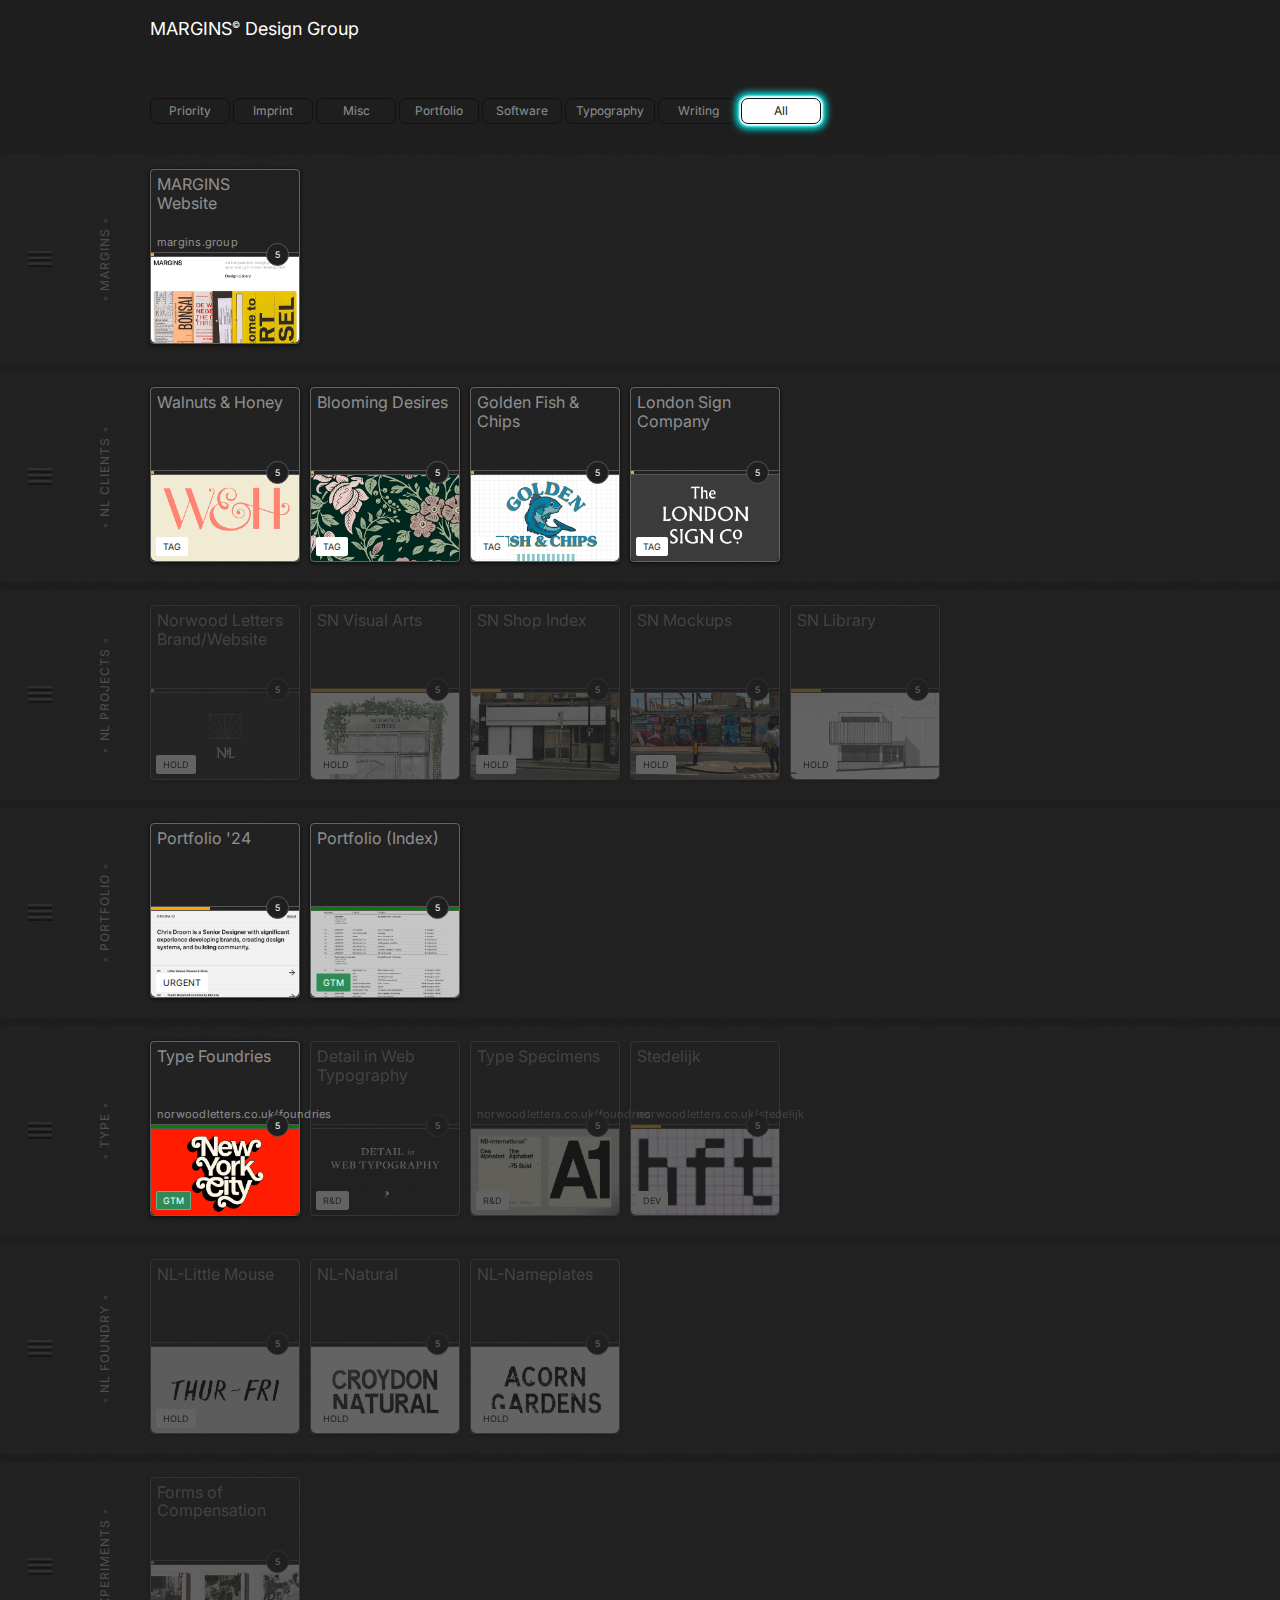
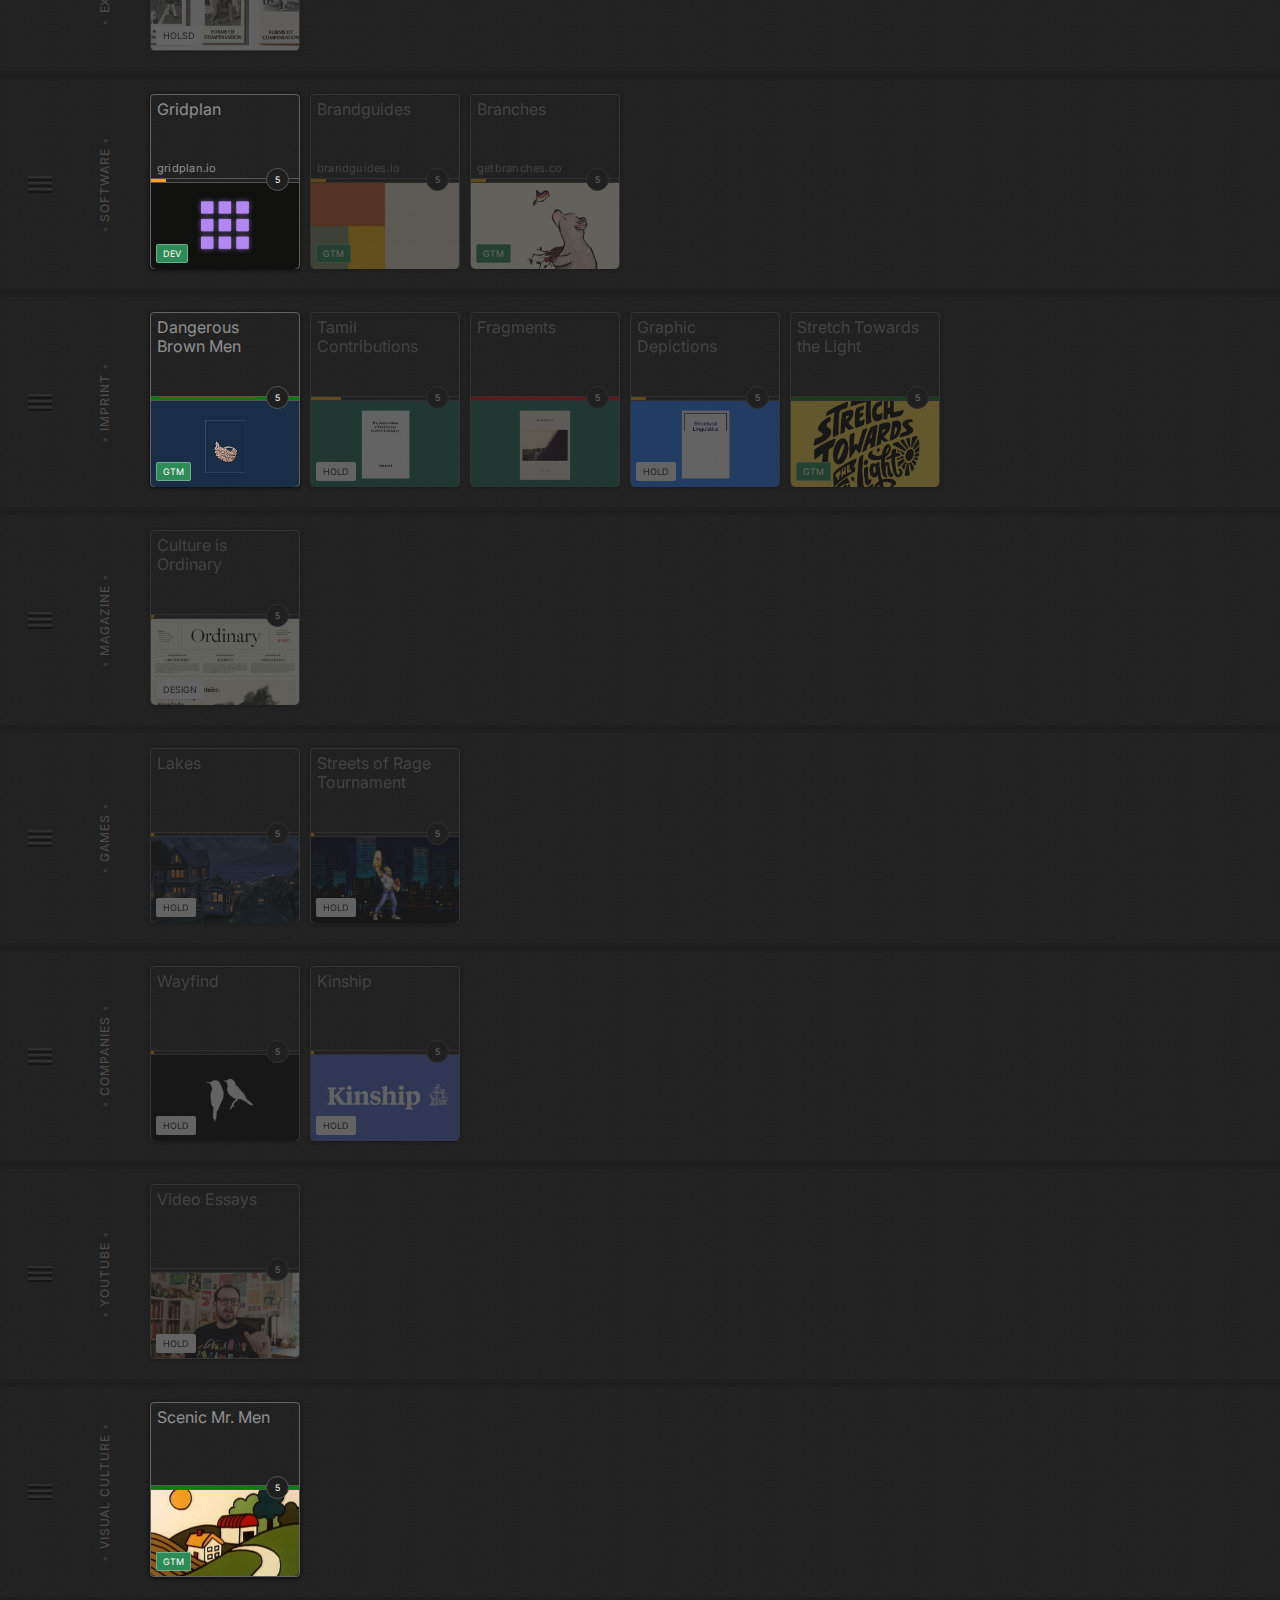
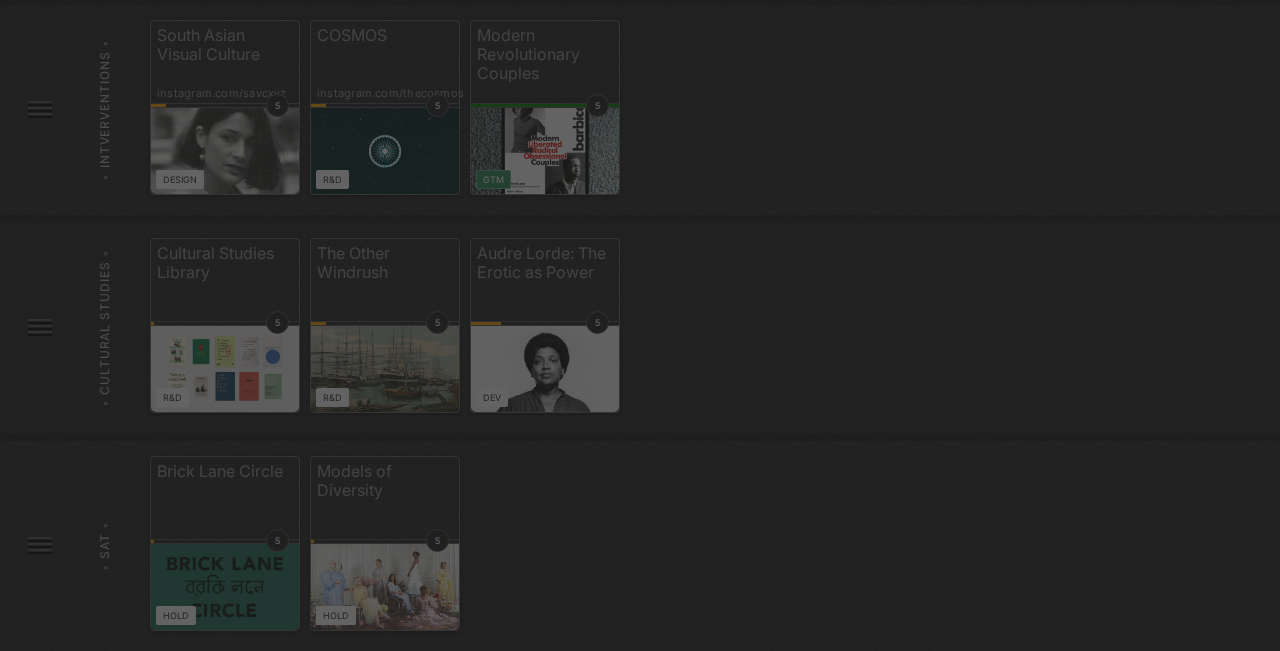
==== archive.html @ bbdbc80a "category updates" ====
<!DOCTYPE html>
<html>
   <head>
      <meta name="viewport" content="width=device-width, initial-scale=1">
      <link rel="preconnect" href="https://fonts.googleapis.com">
      <link rel="preconnect" href="https://fonts.gstatic.com" crossorigin>
      <link rel="stylesheet" href="https://fonts.googleapis.com/css2?family=Inter:wght@100..900&display=swap">
      <link rel="stylesheet" href="https://fonts.googleapis.com/css2?family=Roboto+Mono:ital,wght@0,100..700;1,100..700&display=swap">
      <link rel="stylesheet" href="css/reset.css"/>
      <link rel="stylesheet" href="css/gridplan.css"/>
      <link rel="stylesheet" href="css/chrome.css"/>
      <link rel="stylesheet" href="css/categories.css"/>
      <link rel="stylesheet" href="css/panel.css"/>
      <link rel="stylesheet" href="css/unit.css"/>
      <link rel="stylesheet" href="css/progress.css"/>
      <link rel="apple-touch-icon" sizes="180x180" href="assets/favicon/apple-touch-icon.png">
      <link rel="icon" type="image/png" sizes="32x32" href="assets/favicon/favicon-32x32.png">
      <link rel="icon" type="image/png" sizes="16x16" href="assets/favicon/favicon-16x16.png">
      <title>GRIDPLAN</title>
   </head>
   <body>
      <header>
         <div>
            <h1>MARGINS<sup class="copyright">&copy;</sup> Design Group</h1>
         </div>
      </header>

      <ol class="categories">
         <li><a href="index.html">Priority</a></li>
         <li><a href="imprint.html">Imprint</a></li>
         <li><a href="misc.html">Misc</a></li>
         <li><a href="portfolio.html">Portfolio</a></li>
         <li><a href="software.html">Software</a></li>
         <li><a href="typography.html">Typography</a></li>
         <!-- <li><a href="video.html">Video</a></li> -->
         <li><a href="writing.html">Writing</a></li>
         <li><a href="archive.html" class="active">All</a></li>
      </ol>


      <article class="wrap">
         <section class="panel">
            <div class="panel-grip"><img src="assets/chrome/grip.png"></div>
            <div class="panel-title">
               <label>MARGINS</label>
            </div>
            <div class="units">
               <a href="https://www.figma.com/design/0aYJddqzviPLTW0jdvldFS/MARGINS?node-id=0-1&node-type=canvas&t=dkheXZstYmjJAAza-0" target="_blank" class="unit">
                  <div class="top">
                     <label class="project">MARGINS Website</label>
                     <label class="detail">margins.group</label>
                     <!-- <label class="tag">TAG</label> -->
                     <label class="points">5</label>
                  </div>
                  <div class="btm">
                     <div class="progress">
                        <div class="bar p0"></div>
                     </div>
                     <img src="units/margins.png">
                  </div>
               </a>
            </div>
         </section>
         <section class="panel">
            <div class="panel-grip"><img src="assets/chrome/grip.png"></div>
            <div class="panel-title">
               <label>NL Clients</label>
            </div>
            <div class="units">
               <a href="file:///Users/droom/GIT/nl-main/index.html" class="unit">
                  <div class="top">
                     <label class="project">Walnuts &amp; Honey</label>
                     <!-- <label class="detail">DETAIL</label> -->
                     <label class="tag">TAG</label>
                     <label class="points">5</label>
                  </div>
                  <div class="btm">
                     <div class="progress">
                        <div class="bar p0"></div>
                     </div>
                     <img src="units/walnuts.png">
                  </div>
               </a>
               <a href="file:///Users/droom/GIT/nl-main/index.html" class="unit">
                  <div class="top">
                     <label class="project">Blooming Desires</label>
                     <!-- <label class="detail">DETAIL</label> -->
                     <label class="tag">TAG</label>
                     <label class="points">5</label>
                  </div>
                  <div class="btm">
                     <div class="progress">
                        <div class="bar p0"></div>
                     </div>
                     <img src="units/blooming-2.png">
                  </div>
               </a>
               <a href="#" class="unit">
                  <div class="top">
                     <label class="project">Golden Fish &amp; Chips</label>
                     <!-- <label class="detail">DETAIL</label> -->
                     <label class="tag">TAG</label>
                     <label class="points">5</label>
                  </div>
                  <div class="btm">
                     <div class="progress">
                        <div class="bar p0"></div>
                     </div>
                     <img src="units/golden.png">
                  </div>
               </a>
               <a href="#" class="unit">
                  <div class="top">
                     <label class="project">London Sign Company</label>
                     <!-- <label class="detail">DETAIL</label> -->
                     <label class="tag">TAG</label>
                     <label class="points">5</label>
                  </div>
                  <div class="btm">
                     <div class="progress">
                        <div class="bar p0"></div>
                     </div>
                     <img src="units/sign.png">
                  </div>
               </a>
            </div>
         </section>
         <section class="panel">
            <div class="panel-grip">
               <img src="assets/chrome/grip.png">
            </div>
            <div class="panel-title">
               <label>NL Projects</label>
            </div>
            <div class="units">
               <a href="file:///Users/droom/GIT/nl-main/index.html" class="unit">
                  <div class="top">
                     <label class="project">Norwood Letters Brand/Website</label>
                     <!-- <label class="detail">DETAIL</label> -->
                     <label class="tag hold">hold</label>
                     <label class="points">5</label>
                  </div>
                  <div class="btm">
                     <div class="progress">
                        <div class="bar p0"></div>
                     </div>
                     <img src="units/nl.png">
                  </div>
               </a>
               <a href="#" class="unit">
                  <div class="top">
                     <label class="project">SN Visual Arts</label>
                     <!-- <label class="detail">DETAIL</label> -->
                     <label class="tag hold">hold</label>
                     <label class="points">5</label>
                  </div>
                  <div class="btm">
                     <div class="progress">
                        <div class="bar p80"></div>
                     </div>
                     <img src="units/snva.png">
                  </div>
               </a>
               <a href="#" class="unit">
                  <div class="top">
                     <label class="project">SN Shop Index</label>
                     <!-- <label class="detail">DETAIL</label> -->
                     <label class="tag hold">hold</label>
                     <label class="points">5</label>
                  </div>
                  <div class="btm">
                     <div class="progress">
                        <div class="bar p20"></div>
                     </div>
                     <img src="units/shops.png">
                  </div>
               </a>
               <a href="file:///Users/droom/GIT/gridplan/project/mockups.html" class="unit darker box">
                  <div class="top">
                     <label class="project">SN Mockups</label>
                     <!-- <label class="detail">DETAIL</label> -->
                     <label class="tag hold">hold</label>
                     <label class="points">5</label>
                  </div>
                  <div class="btm">
                     <div class="progress">
                        <div class="bar p0"></div>
                     </div>
                     <img src="units/mockups.png">
                  </div>
               </a>
               <a href="#" class="unit">
                  <div class="top">
                     <label class="project">SN Library</label>
                     <!-- <label class="detail">DETAIL</label> -->
                     <label class="tag hold">hold</label>
                     <label class="points">5</label>
                  </div>
                  <div class="btm">
                     <div class="progress">
                        <div class="bar p20"></div>
                     </div>
                     <img src="units/snl.png">
                  </div>
               </a>
            </div>
         </section>
         <section class="panel">
            <div class="panel-grip"><img src="assets/chrome/grip.png"></div>
            <div class="panel-title">
               <label>Portfolio</label>
            </div>
            <div class="units">
               <a href="file:///Users/droom/Dropbox/GIT/portfolio-2024/_build/index.html" target="_blank" class="unit">
                  <div class="top">
                     <label class="project">Portfolio '24</label>
                     <!-- <label class="detail">DETAIL</label> -->
                     <label class="tag urgent">urgent</label>
                     <label class="points">5</label>
                  </div>
                  <div class="btm">
                     <div class="progress">
                        <div class="bar p40"></div>
                     </div>
                     <img src="units/portfolio.png">
                  </div>
               </a>
               <a href="file:///Users/droom/Dropbox/GIT/portfolio-index/index.html" class="unit">
                  <div class="top">
                     <label class="project">Portfolio (Index)</label>
                     <!-- <label class="detail">DETAIL</label> -->
                     <label class="tag gtm">gtm</label>
                     <label class="points">5</label>
                  </div>
                  <div class="btm">
                     <div class="progress">
                        <div class="bar p100"></div>
                     </div>
                     <img src="units/portfolio-index.png">
                  </div>
               </a>
            </div>
         </section>
         <section class="panel">
            <div class="panel-grip"><img src="assets/chrome/grip.png"></div>
            <div class="panel-title">
               <label>Type</label>
            </div>
            <div class="units">
               <a href="#" class="unit">
                  <div class="top">
                     <label class="project">Type Foundries</label>
                     <label class="detail">norwoodletters.co.uk/foundries</label>
                     <label class="tag gtm">gtm</label>
                     <label class="points">5</label>
                  </div>
                  <div class="btm">
                     <div class="progress">
                        <div class="bar p100"></div>
                     </div>
                     <img src="units/foundries.png">
                  </div>
               </a>
               <a href="#" class="unit">
                  <div class="top">
                     <label class="project">Detail in Web Typography</label>
                     <!-- <label class="detail">DETAIL</label> -->
                     <label class="tag r&d hold">r&amp;d</label>
                     <label class="points">5</label>
                  </div>
                  <div class="btm">
                     <div class="progress">
                        <div class="bar"></div>
                     </div>
                     <img src="units/diwt.png">
                  </div>
               </a>
               <a href="#" class="unit">
                  <div class="top">
                     <label class="project">Type Specimens</label>
                     <label class="detail">norwoodletters.co.uk/foundries</label>
                     <label class="tag r&d hold">r&amp;d</label>
                     <label class="points">5</label>
                  </div>
                  <div class="btm">
                     <div class="progress">
                        <div class="bar"></div>
                     </div>
                     <img src="units/typeface-index.png">
                  </div>
               </a>
               <a href="project/lorde.html" class="unit">
                  <div class="top">
                     <label class="project">Stedelijk</label>
                     <label class="detail">norwoodletters.co.uk/stedelijk</label>
                     <label class="tag hold">dev</label>
                     <label class="points">5</label>
                  </div>
                  <div class="btm">
                     <div class="progress">
                        <div class="bar p20"></div>
                     </div>
                     <img src="units/stedelijk.png">
                  </div>
               </a>
            </div>
         </section>
         <section class="panel">
            <div class="panel-grip">
               <img src="assets/chrome/grip.png">
            </div>
            <div class="panel-title">
               <label>NL Foundry</label>
            </div>
            <div class="units">
               <a href="#" class="unit">
                  <div class="top">
                     <label class="project">NL-Little Mouse</label>
                     <!-- <label class="detail">DETAIL</label> -->
                     <label class="tag hold">hold</label>
                     <label class="points">5</label>
                  </div>
                  <div class="btm">
                     <div class="progress">
                        <div class="bar"></div>
                     </div>
                     <img src="units/nl-justina.png">
                  </div>
               </a>
               <a href="#" class="unit">
                  <div class="top">
                     <label class="project">NL-Natural</label>
                     <!-- <label class="detail">DETAIL</label> -->
                     <label class="tag hold">hold</label>
                     <label class="points">5</label>
                  </div>
                  <div class="btm">
                     <div class="progress">
                        <div class="bar"></div>
                     </div>
                     <img src="units/nl-natural.png">
                  </div>
               </a>
               <a href="#" class="unit">
                  <div class="top">
                     <label class="project">NL-Nameplates</label>
                     <!-- <label class="detail">DETAIL</label> -->
                     <label class="tag hold">hold</label>
                     <label class="points">5</label>
                  </div>
                  <div class="btm">
                     <div class="progress">
                        <div class="bar"></div>
                     </div>
                     <img src="units/nl-nameplates.png">
                  </div>
               </a>
            </div>
         </section>
         <section class="panel">
            <div class="panel-grip"><img src="assets/chrome/grip.png"></div>
            <div class="panel-title">
               <label>Experiments</label>
            </div>
            <div class="units">
               <a href="#" class="unit">
                  <div class="top">
                     <label class="project">Forms of Compensation</label>
                     <!-- <label class="detail">DETAIL</label> -->
                     <label class="tag hold">holsd</label>
                     <label class="points">5</label>
                  </div>
                  <div class="btm">
                     <div class="progress">
                        <div class="bar p0"></div>
                     </div>
                     <img src="units/forms.png">
                  </div>
               </a>
            </div>
         </section>
         <section class="panel">
            <div class="panel-grip"><img src="assets/chrome/grip.png"></div>
            <div class="panel-title"><label>Software</label></div>
            <div class="units">
               <a href="#" class="unit">
                  <div class="top">
                     <label class="project">Gridplan</label>
                     <label class="detail">gridplan.io</label>
                     <label class="tag gtm">dev</label>
                     <label class="points">5</label>
                  </div>
                  <div class="btm">
                     <div class="progress">
                        <div class="bar p10"></div>
                     </div>
                     <img src="units/gridplan.png">
                  </div>
               </a>
               <a href="#" class="unit">
                  <div class="top">
                     <label class="project">Brandguides</label>
                     <label class="detail">brandguides.io</label>
                     <label class="tag gtm hold">gtm</label>
                     <label class="points">5</label>
                  </div>
                  <div class="btm">
                     <div class="progress">
                        <div class="bar p10"></div>
                     </div>
                     <img src="units/brandguides.png">
                  </div>
               </a>
               <a href="#" class="unit">
                  <div class="top">
                     <label class="project">Branches</label>
                     <label class="detail">getbranches.co</label>
                     <label class="tag hold gtm">gtm</label>
                     <label class="points">5</label>
                  </div>
                  <div class="btm">
                     <div class="progress">
                        <div class="bar p10"></div>
                     </div>
                     <img src="units/branches.png">
                  </div>
               </a>
            </div>
         </section>
         <section class="panel">
            <div class="panel-grip">
               <img src="assets/chrome/grip.png">
            </div>
            <div class="panel-title">
               <label>Imprint</label>
            </div>
            <div class="units">
               <a href="#" class="unit">
                  <div class="top">
                     <label class="project">Dangerous<br>Brown Men</label>
                     <!-- <label class="detail">DETAIL</label> -->
                     <label class="tag gtm">gtm</label>
                     <label class="points">5</label>
                  </div>
                  <div class="btm">
                     <div class="progress">
                        <div class="bar p100"></div>
                     </div>
                     <img src="units/dbm.png">
                  </div>
               </a>
               <a href="#" class="unit">
                  <div class="top">
                     <label class="project">Tamil Contributions</label>
                     <!-- <label class="detail">DETAIL</label> -->
                     <label class="tag hold">hold</label>
                     <label class="points">5</label>
                  </div>
                  <div class="btm">
                     <div class="progress">
                        <div class="bar p20"></div>
                     </div>
                     <img src="units/tamil.png">
                  </div>
               </a>
               <a href="#" class="unit">
                  <div class="top">
                     <label class="project">Fragments</label>
                     <!-- <label class="detail">DETAIL</label> -->
                     <!-- <label class="tag">TAG</label> -->
                     <label class="points">5</label>
                  </div>
                  <div class="btm">
                     <div class="progress">
                        <div class="bar hold"></div>
                     </div>
                     <img src="units/fragments.png">
                  </div>
               </a>
               <a href="#" class="unit">
                  <div class="top">
                     <label class="project">Graphic Depictions</label>
                     <!-- <label class="detail">DETAIL</label> -->
                     <label class="tag hold">hold</label>
                     <label class="points">5</label>
                  </div>
                  <div class="btm">
                     <div class="progress">
                        <div class="bar p10"></div>
                     </div>
                     <img src="units/structual.png">
                  </div>
               </a>
               <a href="#" class="unit">
                  <div class="top">
                     <label class="project">Stretch Towards the Light</label>
                     <!-- <label class="detail">DETAIL</label> -->
                     <label class="tag hold gtm">gtm</label>
                     <label class="points">5</label>
                  </div>
                  <div class="btm">
                     <div class="progress">
                        <div class="bar p100"></div>
                     </div>
                     <img src="units/stretch.png">
                  </div>
               </a>
            </div>
         </section>
         <section class="panel">
            <div class="panel-grip"><img src="assets/chrome/grip.png"></div>
            <div class="panel-title">
               <label>Magazine</label>
            </div>
            <div class="units">
               <a href="#" class="unit">
                  <div class="top">
                     <label class="project">Culture is Ordinary</label>
                     <!-- <label class="detail">DETAIL</label> -->
                     <label class="tag hold">design</label>
                     <label class="points">5</label>
                  </div>
                  <div class="btm">
                     <div class="progress">
                        <div class="bar p0"></div>
                     </div>
                     <img src="units/ordinary.png">
                  </div>
               </a>
            </div>
         </section>
         <section class="panel">
            <div class="panel-grip"><img src="assets/chrome/grip.png"></div>
            <div class="panel-title">
               <label>Games</label>
            </div>
            <div class="units">
               <a href="project/lakes.html" class="unit">
                  <div class="top">
                     <label class="project">Lakes</label>
                     <!-- <label class="detail">DETAIL</label> -->
                     <label class="tag hold">hold</label>
                     <label class="points">5</label>
                  </div>
                  <div class="btm">
                     <div class="progress">
                        <div class="bar p0"></div>
                     </div>
                     <img src="units/lakes.png">
                  </div>
               </a>
               <a href="project/lorde.html" class="unit">
                  <div class="top">
                     <label class="project">Streets of Rage Tournament</label>
                     <!-- <label class="detail">DETAIL</label> -->
                     <label class="tag hold">hold</label>
                     <label class="points">5</label>
                  </div>
                  <div class="btm">
                     <div class="progress">
                        <div class="bar p0"></div>
                     </div>
                     <img src="units/sor.png">
                  </div>
               </a>
            </div>
         </section>
         <section class="panel">
            <div class="panel-grip"><img src="assets/chrome/grip.png"></div>
            <div class="panel-title"><label>Companies</label></div>
            <div class="units">
               <a href="#" class="unit">
                  <div class="top">
                     <label class="project">Wayfind</label>
                     <!-- <label class="detail">DETAIL</label> -->
                     <label class="tag hold">hold</label>
                     <label class="points">5</label>
                  </div>
                  <div class="btm">
                     <div class="progress">
                        <div class="bar p0"></div>
                     </div>
                     <img src="units/wayfind.png">
                  </div>
               </a>
               <a href="#" class="unit">
                  <div class="top">
                     <label class="project">Kinship</label>
                     <!-- <label class="detail">DETAIL</label> -->
                     <label class="tag hold">hold</label>
                     <label class="points">5</label>
                  </div>
                  <div class="btm">
                     <div class="progress">
                        <div class="bar p0"></div>
                     </div>
                     <img src="units/kinship.png">
                  </div>
               </a>
            </div>
         </section>
         <section class="panel">
            <div class="panel-grip"><img src="assets/chrome/grip.png"></div>
            <div class="panel-title">
               <label>YouTube</label>
            </div>
            <div class="units">
               <a href="#" class="unit">
                  <div class="top">
                     <label class="project">Video Essays</label>
                     <!-- <label class="detail">DETAIL</label> -->
                     <label class="tag hold">hold</label>
                     <label class="points">5</label>
                  </div>
                  <div class="btm">
                     <div class="progress">
                        <div class="bar"></div>
                     </div>
                     <img src="units/video.png">
                  </div>
               </a>
            </div>
         </section>
         <section class="panel">
            <div class="panel-grip"><img src="assets/chrome/grip.png"></div>
            <div class="panel-title">
               <label>Visual Culture</label>
            </div>
            <div class="units">
               <a href="#" class="unit">
                  <div class="top">
                     <label class="project">Scenic Mr. Men</label>
                     <!-- <label class="detail">DETAIL</label> -->
                     <label class="tag gtm">gtm</label>
                     <label class="points">5</label>
                  </div>
                  <div class="btm">
                     <div class="progress">
                        <div class="bar p100"></div>
                     </div>
                     <img src="units/scenic.png">
                  </div>
               </a>
            </div>
         </section>
         <section class="panel">
            <div class="panel-grip"><img src="assets/chrome/grip.png"></div>
            <div class="panel-title">
               <label>Intverventions</label>
            </div>
            <div class="units">
               <a href="#" class="unit">
                  <div class="top">
                     <label class="project">South Asian Visual Culture</label>
                     <label class="detail">instagram.com/savcxyz</label>
                     <label class="tag hold">design</label>
                     <label class="points">5</label>
                  </div>
                  <div class="btm">
                     <div class="progress">
                        <div class="bar p10"></div>
                     </div>
                     <img src="units/savc.png">
                  </div>
               </a>
               <a href="#" class="unit">
                  <div class="top">
                     <label class="project">COSMOS</label>
                     <label class="detail">instagram.com/thecosmos</label>
                     <label class="tag hold r&d">r&amp;d</label>
                     <label class="points">5 </label>
                  </div>
                  <div class="btm">
                     <div class="progress">
                        <div class="bar p10"></div>
                     </div>
                     <img src="units/cosmos.png">
                  </div>
               </a>
               <a href="#" class="unit">
                  <div class="top">
                     <label class="project">Modern Revolutionary Couples</label>
                     <!-- <label class="detail">DETAIL</label> -->
                     <label class="tag gtm hold">gtm</label>
                     <label class="points">5</label>
                  </div>
                  <div class="btm">
                     <div class="progress">
                        <div class="bar p100"></div>
                     </div>
                     <img src="units/barbican.png">
                  </div>
               </a>
            </div>
         </section>
         <section class="panel">
            <div class="panel-grip"><img src="assets/chrome/grip.png"></div>
            <div class="panel-title">
               <label>Cultural Studies</label>
            </div>
            <div class="units">
               <a href="#" class="unit">
                  <div class="top">
                     <label class="project">Cultural Studies Library</label>
                     <!-- <label class="detail">DETAIL</label> -->
                     <label class="tag r&d hold">r&amp;d</label>
                     <!-- <label class="tag">TAG</label> -->
                     <label class="points">5</label>
                  </div>
                  <div class="btm">
                     <div class="progress">
                        <div class="bar p0"></div>
                     </div>
                     <img src="units/cultural.png">
                  </div>
               </a>
               <a href="#" class="unit">
                  <div class="top">
                     <label class="project">The Other Windrush</label>
                     <!-- <label class="detail">DETAIL</label> -->
                     <label class="tag r&d hold">r&amp;d</label>
                     <label class="points">5</label>
                  </div>
                  <div class="btm">
                     <div class="progress">
                        <div class="bar p10"></div>
                     </div>
                     <img src="units/exhibition.png">
                  </div>
               </a>
               <a href="project/lorde.html" class="unit">
                  <div class="top">
                     <label class="project">Audre Lorde: The Erotic as Power</label>
                     <!-- <label class="detail">DETAIL</label> -->
                     <label class="tag hold">dev</label>
                     <label class="points">5</label>
                  </div>
                  <div class="btm">
                     <div class="progress">
                        <div class="bar p20"></div>
                     </div>
                     <img src="units/lorde.png">
                  </div>
               </a>
            </div>
         </section>
         <section class="panel">
            <div class="panel-grip"><img src="assets/chrome/grip.png"></div>
            <div class="panel-title">
               <label>SAT</label>
            </div>
            <div class="units">
               <a href="file:///Users/droom/Dropbox/GIT/margins/index.html" target="_blank" class="unit">
                  <div class="top">
                     <label class="project">Brick Lane Circle</label>
                     <label class="detail"></label>
                     <label class="tag hold">hold</label>
                     <label class="points">5</label>
                  </div>
                  <div class="btm">
                     <div class="progress">
                        <div class="bar p0"></div>
                     </div>
                     <img src="units/bricklane.png">
                  </div>
               </a>
               <a href="#" target="_blank" class="unit">
                  <div class="top">
                     <label class="project">Models of Diversity</label>
                     <label class="detail"></label>
                     <label class="tag hold">hold</label>
                     <label class="points">5</label>
                  </div>
                  <div class="btm">
                     <div class="progress">
                        <div class="bar p0"></div>
                     </div>
                     <img src="units/mod.png">
                  </div>
               </a>
            </div>
         </section>
      </article>
   </body>
</html>
---- css/gridplan.css ----
html, body {
     height: 100%;
     background: #1E1E1E;
/*     background: #222;*/

     color: rgba(255,255,255,0.5);
     font-family: "Inter", sans-serif;
     font-optical-sizing: auto;
     font-style: normal;
     font-variation-settings: "slnt" 0;
}
 *, *:before, *:after {
     box-sizing: border-box;
/*     outline: 1px solid red;*/
     
}
 a{
     color: inherit;
}
---- css/chrome.css ----
.logo{
     border-radius: 10px;
     position: fixed;
     top: 25px;
     right: 25px;
     width: 40px;
     z-index: 999;
}
 header{
     display: flex;
}
 header div:nth-child(1){
     flex-grow: 1;
}
 sup{
     font-size: 9px;
     vertical-align: super;
}
 h1{
     color: white;
     margin: 20px 0 60px 150px;
     font-size: 18px;
}
---- css/categories.css ----
.categories{
     margin-left: 150px;
     margin-bottom: 30px;
     font-size: 12px;
/*     font-family: "roboto mono";*/
/*     text-transform: uppercase;*/
}
 .categories li{
     display: inline-block;
}
 .categories li a{
     border: 1px solid #111;
     padding: 6px 10px;
     border-radius: 7px;
     min-width: 80px;
     display: block;
     text-align: center;
     transition: all 600ms ease;


}
 .categories li a:hover{
     border: 1px solid #666;
       background-color: #fff;

}
 .categories li a.active{
     background-color: rgba(200,200,200,0.7);
     color: #222;

       background-color: #fff;

      box-shadow:
    0 0 2px 2px #fff,  /* inner white */
    0 0 7px 5px #0ff; /* outer cyan */
}
---- css/panel.css ----
.units{
     display: flex;
     gap: 10px;
     padding: 15px 10px 20px 20px;
}
 .panel{
     display: flex;
     background: #1E1E1E;
     background: #222;
     width: 100%;
     background-image: url("../assets/bg/arches.png");
}
 .panel + .panel{
     margin-top: 8px;
}
 .panel + .panel-title{
     margin-top: 8px;
}

 .panel-grip {
         display: flex;
     justify-content: center;
     align-items: center;
     width: 80px;
     min-width: 80px;
 }

 .panel-grip img{
    width: 24px;
    min-width: 24px;
    opacity: 0.7;
 }



 .panel-title{
     display: flex;
     justify-content: center;
/*     align-items: center;*/
     width: 50px;
     min-width: 50px;
     text-align: center;
/*     text-align: justify;*/

}
 .panel-title label{
     font-size: 12px;
     text-transform: uppercase;
     writing-mode: sideways-lr;
     letter-spacing: 0.08em;
     opacity: 0.4;
/*     color: blue;*/
}


 .panel-title label:before{
     content: "• ";
     opacity: 0.5;
}
 .panel-title label:after{
     content: " •";
     opacity: 0.5;

}
---- css/unit.css ----
.unit{
     width: 150px;
     min-width: 150px;
     border-radius: 4px;
     white-space: wrap;
     display: flex;
     flex-direction: column;
     align-items: flex-end;
     border-color: rgba(255, 255, 255, 0.3);
     border-width: 1px;
     border-style: solid;
     position: relative;
     box-shadow: rgba(0, 0, 0, 0.7) 0px 1px 4px;
}
 .unit .top{
     height: 50%;
     width: 100%;
     min-height: 84px;
     padding: 5px 7px 8px 6px;
     display: flex;
     flex-direction: column;
}
 .unit .top .project{
     line-height: 1.18rem;
     align-self: flex-start;
     flex-grow: 1;
     width: 100%;
}
 .unit .top .detail{
     align-self: end;
     font-size: 11px;
     letter-spacing: 0.02em;
     line-height: 1.1em;
     width: 100%;
}


 .unit .top .tag{
     border-radius: 2px;
     position: absolute;
     bottom: 5px;
     left: 5px;
     font-size: 9px;
     padding: 4px 6px;
     border: rgba(255, 255, 255, 0.3);
     border-width: 1px;
     border-style: solid;
     color: white;
     color: #222;
     text-transform: uppercase;
/*     mix-blend-mode: exclusion;*/
     background-color: rgba(255, 255, 255, 1);
}

 .unit .top .tag.gtm{
/*     background-color: rgba(255, 255, 255, 1);*/
     color: white;
     background-color: seagreen;
}



.points{
     border-radius: 50%;
     background: green;
     color: white;
     position: absolute;
     top: 42%;
     right: 10px;
     font-size: 9px;
     background: #1f1f1f;
     padding: 6px 8px;
     min-width: 23px;
     border-color: #565656;
     border-width: 1px;
     border-style: solid;
     text-align: center;
}
 .unit:hover{
     border-color: rgba(255, 255, 255, 0.8);
     border-width: 1px;
     border-style: solid;
}
 .unit:hover .top{
     opacity: 1;
}
 .unit:hover .top .project{
     color: white;
}

 .unit:hover .top .points{
/*     border-color: #565656;*/
     border-color: #D2D2D2;
     border-width: 1px;
     border-style: solid;
}



 .unit:hover .btm .progress{
     border-top: #D2D2D2 solid 1px;
     border-bottom: #D2D2D2 solid 1px;

}

 .unit .btm{
     align-self: flex-end;
     height: 50%;
     width: 100%;
/*     min-height: 84px;*/
}
 .unit .btm img{
     width: 100%;
/*     height: 90px;*/
/*     width: 150px;*/

     border-bottom-left-radius: 5px;
     border-bottom-right-radius: 5px;
}




.unit:has(.hold){
    opacity: 0.3;
}

.unit:has(.hold):hover{
    opacity: 0.9;
}

.unit:has(.p100){
/*    opacity: 0.3;*/
/*    border-color: seagreen;*/
}


/* guide */

 .unit-guide{
     width: 150px;
     opacity: 0.7;
}
 .unit-guide:hover{
     opacity: 1;
}



  .black.box {
    --shadow-color: hsl(0deg 0% 0% / 0.5);
  }

  .goldilocks.box {
    --shadow-color: hsl(220deg 60% 50%);
  }
  .box {
    filter: drop-shadow(
      1px 2px 8px var(--shadow-color)
    );
  }
---- css/progress.css ----
.progress{
    width: 100%;
    height: 5px;
    margin-top: -4px;
     border-bottom: #D2D2D2 solid 1px;
     border-bottom: #565656 solid 1px;
     border-top: #565656 solid 1px;

}
.progress .bar{
    width: 0%;
    height: 3px;
    background-color: orange;
}

.progress .bar.p0{
    width: 2%;
}

.progress .bar.p10{
    width: 10%;
}

.progress .bar.p20{
    width: 20%;
}

.progress .bar.p40{
    width: 40%;
}

.progress .bar.p60{
    width: 60%;
}

.progress .bar.p80{
    width: 80%;
}

.progress .bar.p100{
    width: 100%;
    background-color: green;
}


.progress .bar.hold{
    width: 100%;
    background-color: red;

}
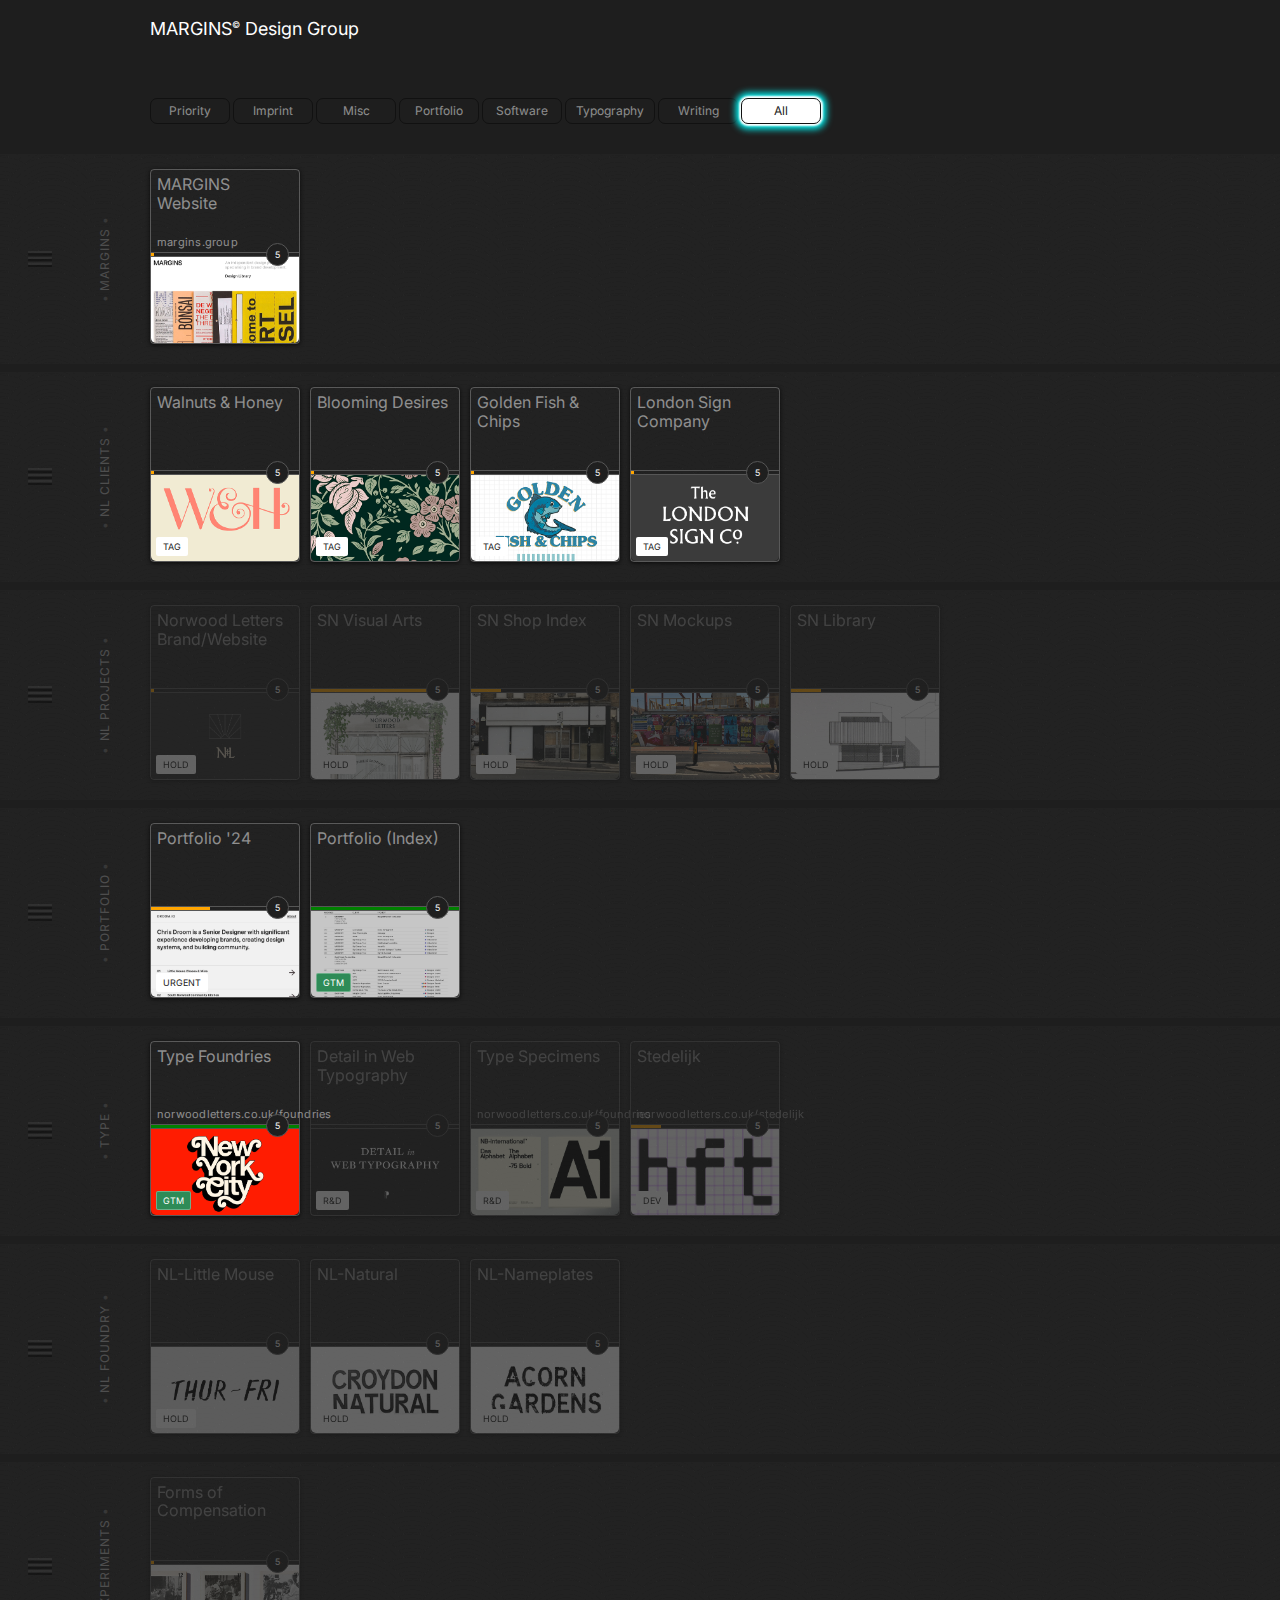
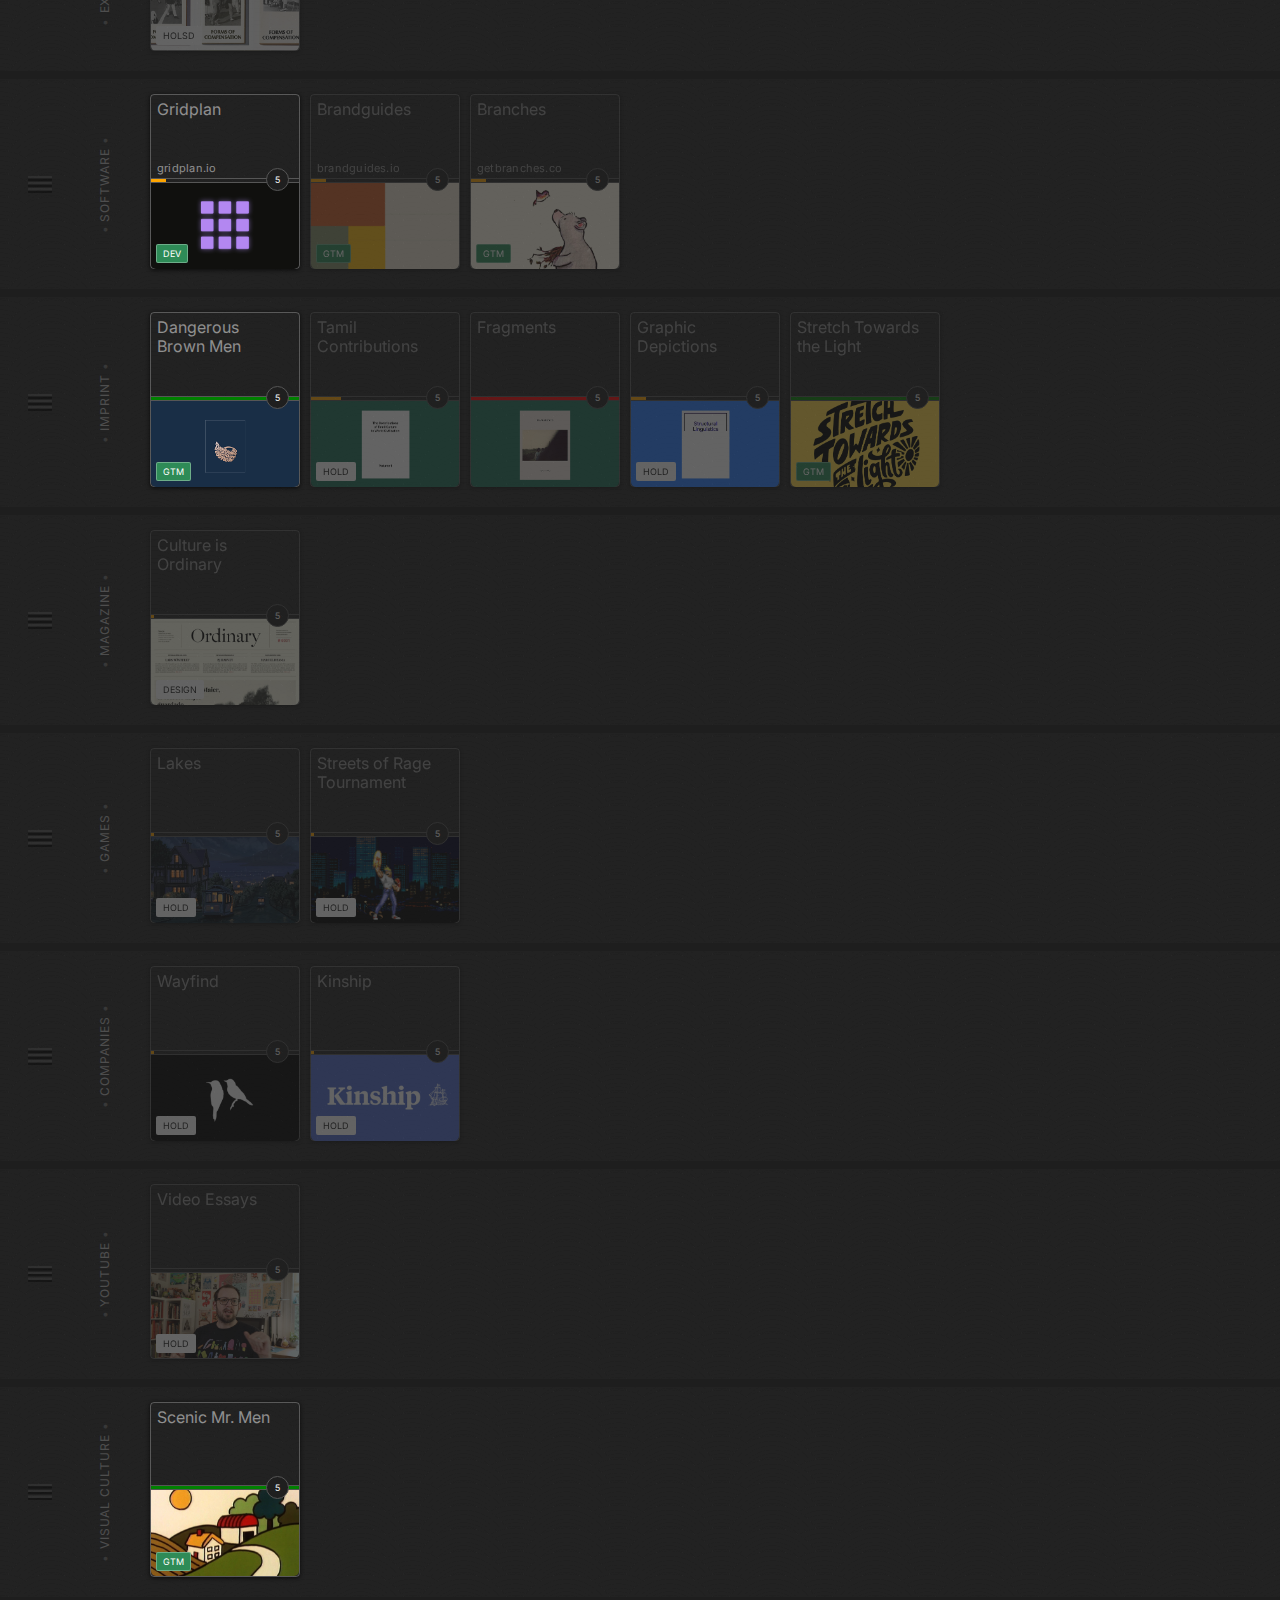
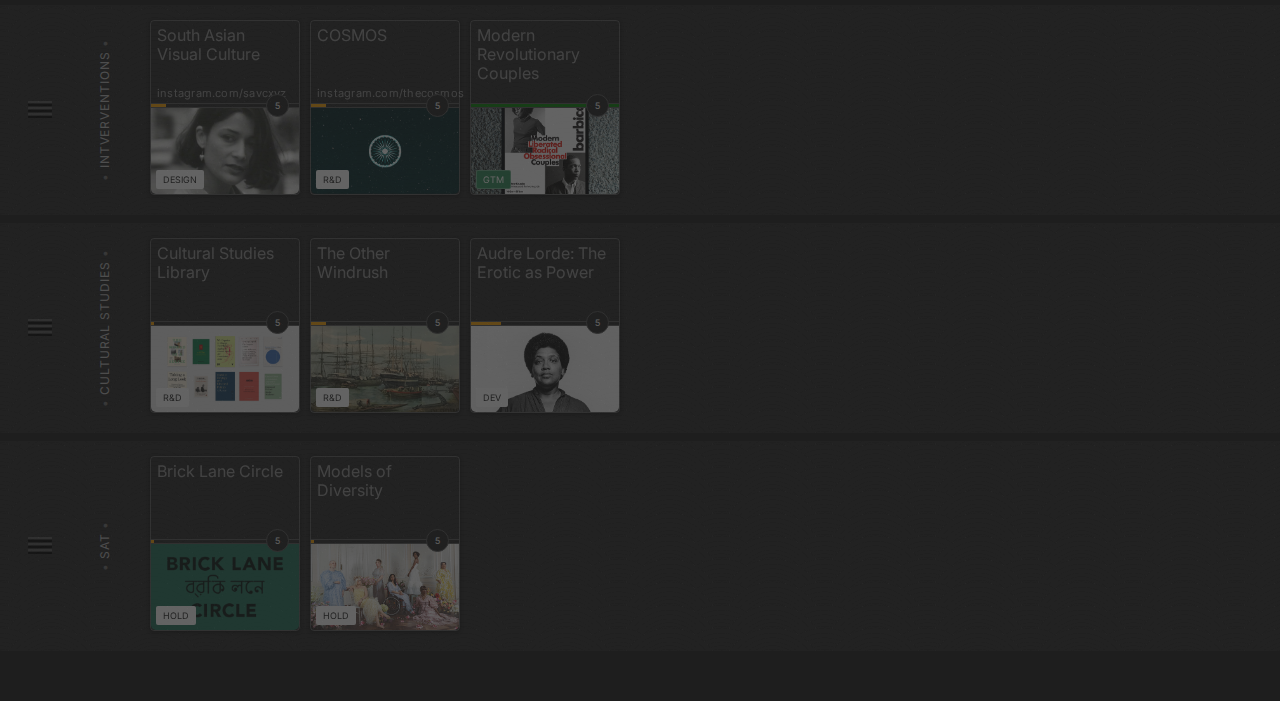
==== commit 3c1e21b7: "project updates" ====
--- a/archive.html
+++ b/archive.html
@@ -781,5 +781,6 @@
             </div>
          </section>
       </article>
+      <footer></footer>
    </body>
 </html>
--- a/css/chrome.css
+++ b/css/chrome.css
@@ -12,9 +12,16 @@
  header div:nth-child(1){
      flex-grow: 1;
 }
+
+
+footer{
+    min-height: 50px;
+}
+
  sup{
      font-size: 9px;
      vertical-align: super;
+
 }
  h1{
      color: white;
--- a/css/categories.css
+++ b/css/categories.css
@@ -2,8 +2,6 @@
      margin-left: 150px;
      margin-bottom: 30px;
      font-size: 12px;
-/*     font-family: "roboto mono";*/
-/*     text-transform: uppercase;*/
 }
  .categories li{
      display: inline-block;
--- a/css/unit.css
+++ b/css/unit.css
@@ -6,7 +6,7 @@
      display: flex;
      flex-direction: column;
      align-items: flex-end;
-     border-color: rgba(255, 255, 255, 0.3);
+     border-color: rgba(255, 255, 255, 0.25);
      border-width: 1px;
      border-style: solid;
      position: relative;
